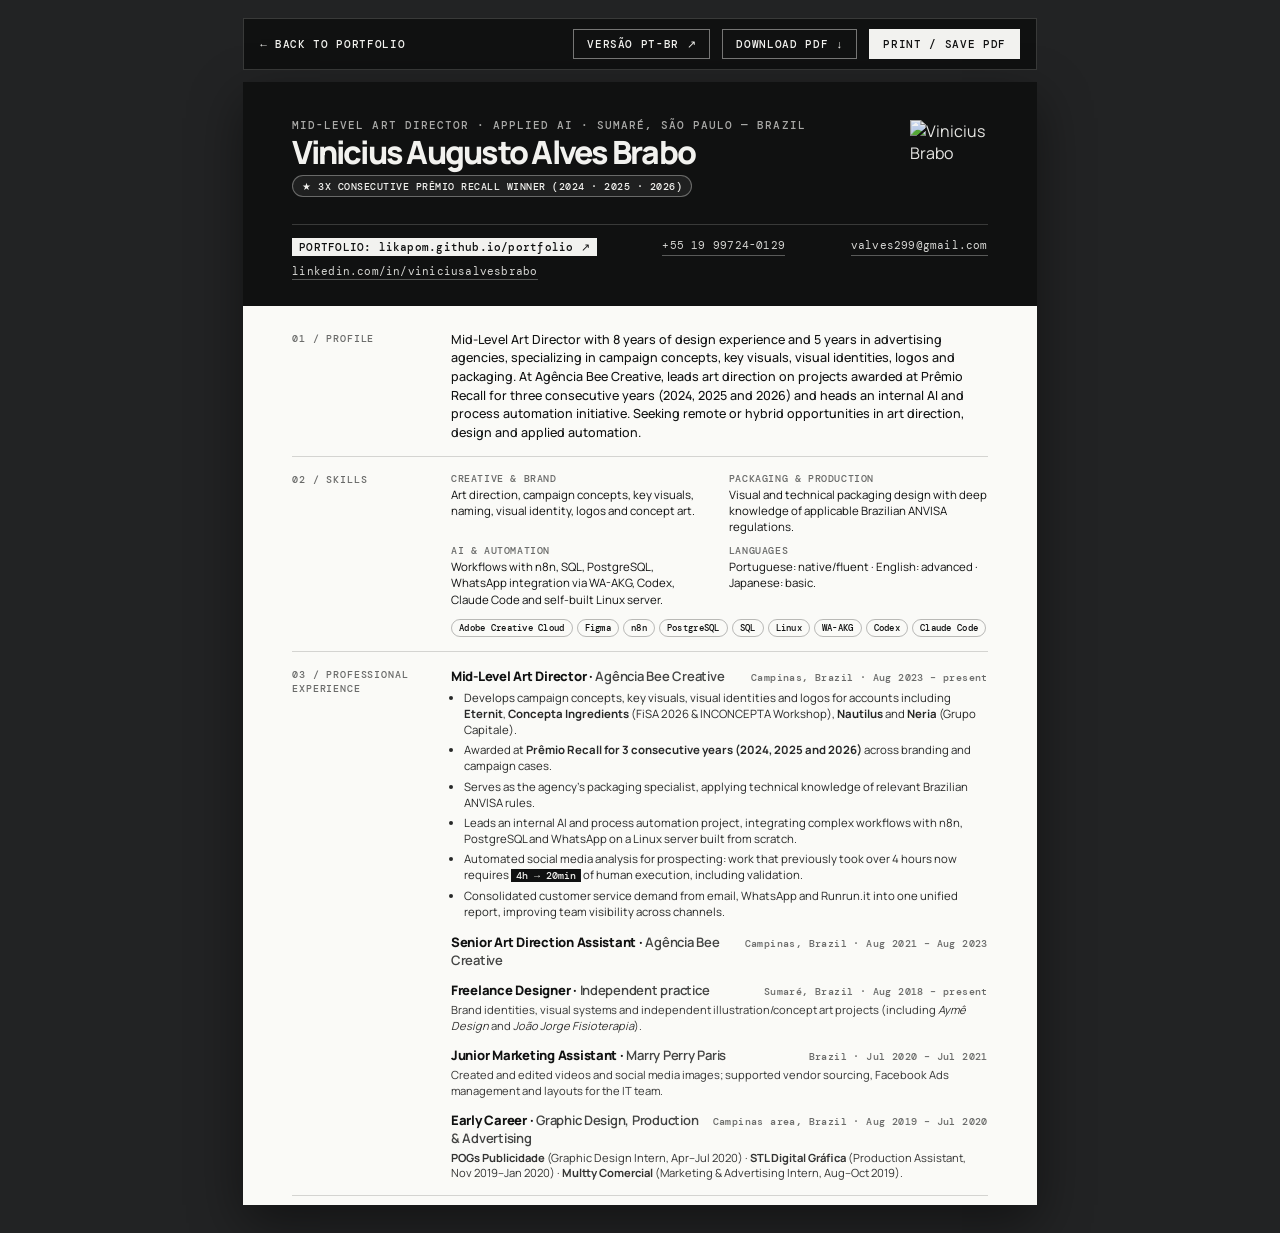
==== cv-vinicius-brabo-en.html @ 3aed5c0b "alpha 0.5" ====
<!doctype html>
<html lang="en">
  <head>
    <meta charset="UTF-8" />
    <meta name="viewport" content="width=device-width, initial-scale=1.0" />
    <title>CV — Vinicius Augusto Alves Brabo (EN)</title>
    <link rel="icon" type="image/png" href="favicon.png" />
    <link rel="preconnect" href="https://fonts.googleapis.com" />
    <link rel="preconnect" href="https://fonts.gstatic.com" crossorigin />
    <link href="https://fonts.googleapis.com/css2?family=DM+Mono:wght@400;500&family=Manrope:wght@400;500;600;700;800&display=swap" rel="stylesheet" />
    <style>
      :root {
        --ink: #101111;
        --cream: #f2f2ef;
        --paper: #fafaf7;
        --gray: #e2e2dd;
        --muted: rgba(16, 17, 17, 0.62);
        --line: rgba(16, 17, 17, 0.16);
      }
      * {
        margin: 0;
        padding: 0;
        box-sizing: border-box;
      }
      @page {
        size: A4 portrait;
        margin: 0;
      }
      html, body {
        background: #222324;
        color: var(--ink);
        font-family: "Manrope", Arial, sans-serif;
        -webkit-print-color-adjust: exact;
        print-color-adjust: exact;
      }
      a {
        color: inherit;
        text-decoration: none;
      }
      .screen-bar {
        max-width: 210mm;
        margin: 18px auto 12px;
        padding: 10px 16px;
        background: var(--ink);
        color: var(--cream);
        display: flex;
        justify-content: space-between;
        align-items: center;
        font: 500 11px "DM Mono", monospace;
        letter-spacing: 0.06em;
        text-transform: uppercase;
        border: 1px solid rgba(242, 242, 239, 0.18);
      }
      .screen-bar-actions {
        display: flex;
        gap: 12px;
        align-items: center;
      }
      .screen-btn {
        padding: 7px 13px;
        border: 1px solid rgba(242, 242, 239, 0.45);
        color: var(--cream);
        background: transparent;
        font: 500 11px "DM Mono", monospace;
        letter-spacing: 0.06em;
        text-transform: uppercase;
        cursor: pointer;
      }
      .screen-btn-primary {
        background: var(--cream);
        color: var(--ink);
        border-color: var(--cream);
      }
      .page {
        width: 210mm;
        height: 297mm;
        margin: 0 auto 28px;
        background: var(--paper);
        display: flex;
        flex-direction: column;
        justify-content: space-between;
        overflow: hidden;
        box-shadow: 0 18px 50px rgba(0, 0, 0, 0.45);
      }
      /* Header Dark Editorial */
      .cv-header {
        background: var(--ink);
        color: var(--cream);
        padding: 9.5mm 13mm 7mm;
      }
      .cv-header-top {
        display: flex;
        justify-content: space-between;
        align-items: flex-start;
        gap: 16px;
      }
      .cv-eyebrow {
        font: 500 8.5pt "DM Mono", monospace;
        letter-spacing: 0.09em;
        text-transform: uppercase;
        color: rgba(242, 242, 239, 0.68);
        margin-bottom: 4px;
      }
      .cv-name {
        font-size: 24pt;
        font-weight: 800;
        letter-spacing: -0.055em;
        line-height: 0.98;
        color: var(--cream);
      }
      .cv-award {
        display: inline-block;
        margin-top: 7px;
        padding: 3.5px 9px;
        border: 1px solid rgba(242, 242, 239, 0.35);
        border-radius: 20px;
        font: 500 7.5pt "DM Mono", monospace;
        letter-spacing: 0.05em;
        text-transform: uppercase;
        color: var(--cream);
        background: rgba(242, 242, 239, 0.07);
      }
      .cv-logo {
        width: 78px;
        height: auto;
        opacity: 0.95;
        margin-top: 2px;
      }
      .cv-contacts {
        margin-top: 7mm;
        padding-top: 3.5mm;
        border-top: 1px solid rgba(242, 242, 239, 0.18);
        display: flex;
        flex-wrap: wrap;
        justify-content: space-between;
        gap: 8px 14px;
        font: 400 8pt "DM Mono", monospace;
        letter-spacing: 0.02em;
        color: rgba(242, 242, 239, 0.88);
      }
      .cv-contacts a {
        border-bottom: 1px solid rgba(242, 242, 239, 0.32);
        padding-bottom: 1px;
      }
      .cv-contacts .portfolio-pill {
        font-weight: 500;
        color: var(--ink);
        background: var(--cream);
        padding: 2px 7px;
        border-bottom: none;
      }

      /* Main Content */
      .cv-body {
        padding: 5.5mm 13mm 4mm;
        flex: 1;
        display: flex;
        flex-direction: column;
        justify-content: space-between;
      }
      .cv-section {
        display: grid;
        grid-template-columns: 36mm 1fr;
        gap: 6mm;
        padding: 3.8mm 0;
        border-bottom: 1px solid var(--line);
      }
      .cv-section:first-child {
        padding-top: 1mm;
      }
      .cv-section:last-child {
        border-bottom: none;
        padding-bottom: 0;
      }
      .cv-label {
        font: 500 7.8pt/1.35 "DM Mono", monospace;
        letter-spacing: 0.08em;
        text-transform: uppercase;
        color: var(--muted);
        padding-top: 1.5px;
      }
      .cv-profile-text {
        font-size: 9.4pt;
        line-height: 1.48;
        color: var(--ink);
        font-weight: 500;
      }

      /* Skills Grid */
      .skills-grid {
        display: grid;
        grid-template-columns: 1fr 1fr;
        gap: 2.5mm 5mm;
      }
      .skill-box h3 {
        font: 500 7.5pt "DM Mono", monospace;
        letter-spacing: 0.06em;
        text-transform: uppercase;
        color: var(--muted);
        margin-bottom: 2px;
      }
      .skill-box p {
        font-size: 8.6pt;
        line-height: 1.4;
        color: var(--ink);
      }
      .toolbelt {
        margin-top: 3mm;
        display: flex;
        flex-wrap: wrap;
        gap: 4px;
      }
      .toolbelt span {
        border: 1px solid rgba(16, 17, 17, 0.28);
        padding: 2px 7px;
        border-radius: 20px;
        font: 500 7pt "DM Mono", monospace;
        letter-spacing: 0.03em;
      }

      /* Experience */
      .exp-list {
        display: flex;
        flex-direction: column;
        gap: 3.4mm;
      }
      .exp-item-head {
        display: flex;
        justify-content: space-between;
        align-items: baseline;
        gap: 8px;
      }
      .exp-role {
        font-size: 9.8pt;
        font-weight: 800;
        letter-spacing: -0.02em;
      }
      .exp-org {
        font-weight: 600;
        color: rgba(16, 17, 17, 0.78);
      }
      .exp-meta {
        font: 500 7.5pt "DM Mono", monospace;
        letter-spacing: 0.04em;
        color: var(--muted);
        white-space: nowrap;
      }
      .exp-bullets {
        margin-top: 1.4mm;
        padding-left: 13px;
        font-size: 8.55pt;
        line-height: 1.41;
        color: rgba(16, 17, 17, 0.9);
      }
      .exp-bullets li {
        margin-bottom: 1.1mm;
      }
      .exp-bullets li:last-child {
        margin-bottom: 0;
      }
      .exp-compact-desc {
        margin-top: 0.8mm;
        font-size: 8.4pt;
        line-height: 1.38;
        color: rgba(16, 17, 17, 0.85);
      }
      .metric-inline {
        display: inline-block;
        background: var(--ink);
        color: var(--cream);
        padding: 0 5px;
        font: 500 7.6pt "DM Mono", monospace;
      }

      /* Education & Credentials */
      .edu-grid {
        display: grid;
        grid-template-columns: 1fr 1fr;
        gap: 3mm 6mm;
      }
      .edu-item h3 {
        font-size: 9pt;
        font-weight: 700;
        letter-spacing: -0.01em;
      }
      .edu-item p {
        font-size: 8.4pt;
        line-height: 1.38;
        color: rgba(16, 17, 17, 0.82);
      }
      .edu-date {
        font: 500 7.4pt "DM Mono", monospace;
        color: var(--muted);
      }
      .cert-line {
        margin-top: 2.5mm;
        padding-top: 2mm;
        border-top: 1px dashed var(--line);
        font-size: 8.1pt;
        line-height: 1.38;
        color: rgba(16, 17, 17, 0.82);
      }
      .cert-line strong {
        font: 500 7.4pt "DM Mono", monospace;
        text-transform: uppercase;
        letter-spacing: 0.05em;
        color: var(--muted);
        margin-right: 4px;
      }

      /* Footer */
      .cv-footer {
        background: var(--ink);
        color: var(--cream);
        padding: 2.8mm 13mm;
        display: flex;
        justify-content: space-between;
        align-items: center;
        font: 500 7.2pt "DM Mono", monospace;
        letter-spacing: 0.06em;
        text-transform: uppercase;
      }
      .cv-footer a {
        color: var(--cream);
        border-bottom: 1px solid rgba(242, 242, 239, 0.4);
      }

      @media print {
        html, body {
          background: var(--paper);
        }
        .screen-bar {
          display: none !important;
        }
        .page {
          margin: 0;
          box-shadow: none;
          width: 210mm;
          height: 297mm;
        }
      }
    </style>
  </head>
  <body>
    <div class="screen-bar">
      <a href="index.html#sobre">← Back to portfolio</a>
      <div class="screen-bar-actions">
        <a class="screen-btn" href="cv-vinicius-brabo-pt.html">Versão PT-BR ↗</a>
        <a class="screen-btn" href="assets/cv/cv-vinicius-brabo-en.pdf" download>Download PDF ↓</a>
        <button class="screen-btn screen-btn-primary" onclick="window.print()">Print / Save PDF</button>
      </div>
    </div>

    <main class="page">
      <header class="cv-header">
        <div class="cv-header-top">
          <div>
            <p class="cv-eyebrow">Mid-Level Art Director · Applied AI · Sumaré, São Paulo — Brazil</p>
            <h1 class="cv-name">Vinicius Augusto Alves Brabo</h1>
            <a class="cv-award" href="https://premiorecall.com" target="_blank" rel="noopener noreferrer">
              ★ 3x Consecutive Prêmio Recall Winner (2024 · 2025 · 2026)
            </a>
          </div>
          <img class="cv-logo" src="assets/brand/logo-white.svg" alt="Vinicius Brabo" />
        </div>
        <div class="cv-contacts">
          <a class="portfolio-pill" href="https://likapom.github.io/portfolio/#inicio" target="_blank" rel="noopener noreferrer">
            PORTFOLIO: likapom.github.io/portfolio ↗
          </a>
          <a href="https://web.whatsapp.com/send?phone=5519997240129" target="_blank" rel="noopener noreferrer">+55 19 99724-0129</a>
          <a href="mailto:valves299@gmail.com">valves299@gmail.com</a>
          <a href="https://www.linkedin.com/in/viniciusalvesbrabo" target="_blank" rel="noopener noreferrer">linkedin.com/in/viniciusalvesbrabo</a>
        </div>
      </header>

      <div class="cv-body">
        <!-- 01 / PROFILE -->
        <section class="cv-section">
          <div class="cv-label">01 / Profile</div>
          <div>
            <p class="cv-profile-text">
              Mid-Level Art Director with 8 years of design experience and 5 years in advertising agencies, specializing in campaign concepts, key visuals, visual identities, logos and packaging. At Agência Bee Creative, leads art direction on projects awarded at Prêmio Recall for three consecutive years (2024, 2025 and 2026) and heads an internal AI and process automation initiative. Seeking remote or hybrid opportunities in art direction, design and applied automation.
            </p>
          </div>
        </section>

        <!-- 02 / SKILLS -->
        <section class="cv-section">
          <div class="cv-label">02 / Skills</div>
          <div>
            <div class="skills-grid">
              <div class="skill-box">
                <h3>Creative &amp; Brand</h3>
                <p>Art direction, campaign concepts, key visuals, naming, visual identity, logos and concept art.</p>
              </div>
              <div class="skill-box">
                <h3>Packaging &amp; Production</h3>
                <p>Visual and technical packaging design with deep knowledge of applicable Brazilian ANVISA regulations.</p>
              </div>
              <div class="skill-box">
                <h3>AI &amp; Automation</h3>
                <p>Workflows with n8n, SQL, PostgreSQL, WhatsApp integration via WA-AKG, Codex, Claude Code and self-built Linux server.</p>
              </div>
              <div class="skill-box">
                <h3>Languages</h3>
                <p>Portuguese: native/fluent · English: advanced · Japanese: basic.</p>
              </div>
            </div>
            <div class="toolbelt">
              <span>Adobe Creative Cloud</span><span>Figma</span><span>n8n</span><span>PostgreSQL</span><span>SQL</span><span>Linux</span><span>WA-AKG</span><span>Codex</span><span>Claude Code</span>
            </div>
          </div>
        </section>

        <!-- 03 / PROFESSIONAL EXPERIENCE -->
        <section class="cv-section">
          <div class="cv-label">03 / Professional<br />Experience</div>
          <div class="exp-list">
            <article>
              <div class="exp-item-head">
                <div class="exp-role">Mid-Level Art Director · <span class="exp-org">Agência Bee Creative</span></div>
                <span class="exp-meta">Campinas, Brazil · Aug 2023 – present</span>
              </div>
              <ul class="exp-bullets">
                <li>Develops campaign concepts, key visuals, visual identities and logos for accounts including <strong>Eternit</strong>, <strong>Concepta Ingredients</strong> (FiSA 2026 &amp; INCONCEPTA Workshop), <strong>Nautilus</strong> and <strong>Neria</strong> (Grupo Capitale).</li>
                <li>Awarded at <strong>Prêmio Recall for 3 consecutive years (2024, 2025 and 2026)</strong> across branding and campaign cases.</li>
                <li>Serves as the agency's packaging specialist, applying technical knowledge of relevant Brazilian ANVISA rules.</li>
                <li>Leads an internal AI and process automation project, integrating complex workflows with n8n, PostgreSQL and WhatsApp on a Linux server built from scratch.</li>
                <li>Automated social media analysis for prospecting: work that previously took over 4 hours now requires <span class="metric-inline">4h → 20min</span> of human execution, including validation.</li>
                <li>Consolidated customer service demand from email, WhatsApp and Runrun.it into one unified report, improving team visibility across channels.</li>
              </ul>
            </article>

            <article>
              <div class="exp-item-head">
                <div class="exp-role">Senior Art Direction Assistant · <span class="exp-org">Agência Bee Creative</span></div>
                <span class="exp-meta">Campinas, Brazil · Aug 2021 – Aug 2023</span>
              </div>
            </article>

            <article>
              <div class="exp-item-head">
                <div class="exp-role">Freelance Designer · <span class="exp-org">Independent practice</span></div>
                <span class="exp-meta">Sumaré, Brazil · Aug 2018 – present</span>
              </div>
              <p class="exp-compact-desc">Brand identities, visual systems and independent illustration/concept art projects (including <em>Aymê Design</em> and <em>João Jorge Fisioterapia</em>).</p>
            </article>

            <article>
              <div class="exp-item-head">
                <div class="exp-role">Junior Marketing Assistant · <span class="exp-org">Marry Perry Paris</span></div>
                <span class="exp-meta">Brazil · Jul 2020 – Jul 2021</span>
              </div>
              <p class="exp-compact-desc">Created and edited videos and social media images; supported vendor sourcing, Facebook Ads management and layouts for the IT team.</p>
            </article>

            <article>
              <div class="exp-item-head">
                <div class="exp-role">Early Career · <span class="exp-org">Graphic Design, Production &amp; Advertising</span></div>
                <span class="exp-meta">Campinas area, Brazil · Aug 2019 – Jul 2020</span>
              </div>
              <p class="exp-compact-desc"><strong>POGs Publicidade</strong> (Graphic Design Intern, Apr–Jul 2020) · <strong>STL Digital Gráfica</strong> (Production Assistant, Nov 2019–Jan 2020) · <strong>Multty Comercial</strong> (Marketing &amp; Advertising Intern, Aug–Oct 2019).</p>
            </article>
          </div>
        </section>

        <!-- 04 / EDUCATION -->
        <section class="cv-section">
          <div class="cv-label">04 / Education &amp;<br />Certifications</div>
          <div>
            <div class="edu-grid">
              <div class="edu-item">
                <h3>Bachelor's Degree in Advertising</h3>
                <p>Anhanguera Educacional · <span class="edu-date">2018 – 2022</span></p>
              </div>
              <div class="edu-item">
                <h3>Technical Diploma in Information Technology</h3>
                <p>ETEC · <span class="edu-date">2013 – 2015</span></p>
              </div>
            </div>
            <p class="cert-line">
              <strong>Certifications:</strong> Principles of Conceptualization &amp; Branding · Photoshop Compositing &amp; Retouching · Facebook Ads · People Management · Team Leadership.
            </p>
          </div>
        </section>
      </div>

      <footer class="cv-footer">
        <span>Vinicius Augusto Alves Brabo</span>
        <a href="https://likapom.github.io/portfolio/#inicio" target="_blank" rel="noopener noreferrer">likapom.github.io/portfolio/#inicio</a>
        <span>2026</span>
      </footer>
    </main>
  </body>
</html>
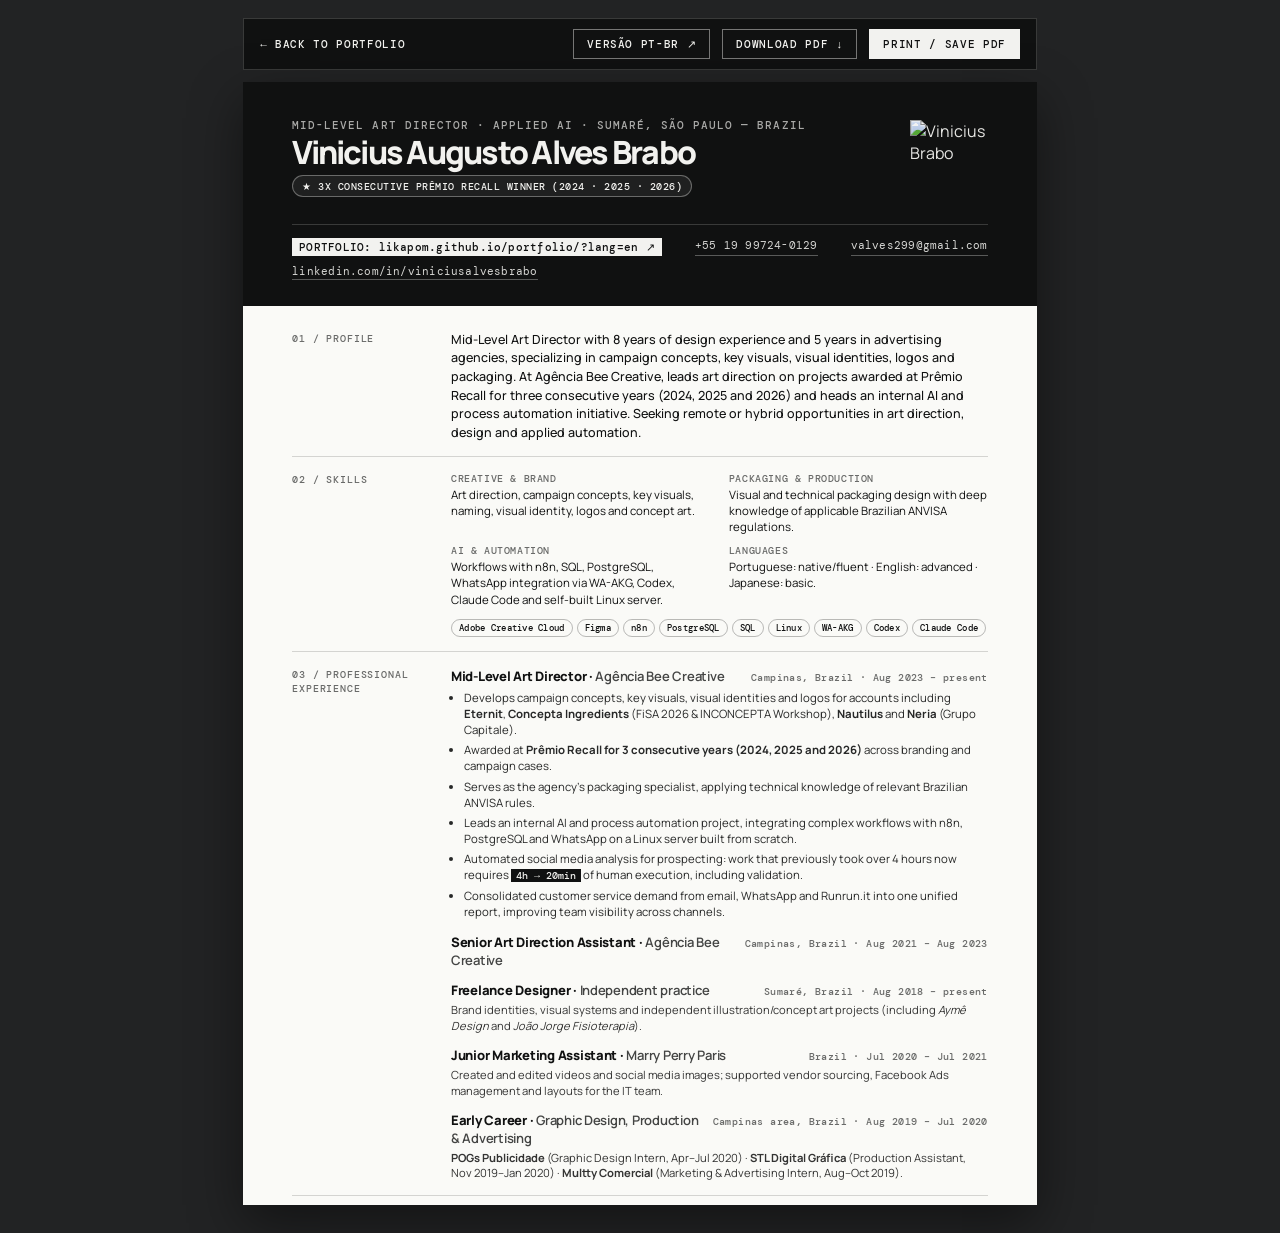
==== commit 5e463684: "Update cv-vinicius-brabo-en.html" ====
--- a/cv-vinicius-brabo-en.html
+++ b/cv-vinicius-brabo-en.html
@@ -343,7 +343,7 @@
   </head>
   <body>
     <div class="screen-bar">
-      <a href="index.html#sobre">← Back to portfolio</a>
+      <a href="index.html?lang=en#sobre">← Back to portfolio</a>
       <div class="screen-bar-actions">
         <a class="screen-btn" href="cv-vinicius-brabo-pt.html">Versão PT-BR ↗</a>
         <a class="screen-btn" href="assets/cv/cv-vinicius-brabo-en.pdf" download>Download PDF ↓</a>
@@ -364,8 +364,8 @@
           <img class="cv-logo" src="assets/brand/logo-white.svg" alt="Vinicius Brabo" />
         </div>
         <div class="cv-contacts">
-          <a class="portfolio-pill" href="https://likapom.github.io/portfolio/#inicio" target="_blank" rel="noopener noreferrer">
-            PORTFOLIO: likapom.github.io/portfolio ↗
+          <a class="portfolio-pill" href="https://likapom.github.io/portfolio/?lang=en" target="_blank" rel="noopener noreferrer">
+            PORTFOLIO: likapom.github.io/portfolio/?lang=en ↗
           </a>
           <a href="https://web.whatsapp.com/send?phone=5519997240129" target="_blank" rel="noopener noreferrer">+55 19 99724-0129</a>
           <a href="mailto:valves299@gmail.com">valves299@gmail.com</a>
@@ -487,7 +487,7 @@
 
       <footer class="cv-footer">
         <span>Vinicius Augusto Alves Brabo</span>
-        <a href="https://likapom.github.io/portfolio/#inicio" target="_blank" rel="noopener noreferrer">likapom.github.io/portfolio/#inicio</a>
+        <a href="https://likapom.github.io/portfolio/?lang=en" target="_blank" rel="noopener noreferrer">likapom.github.io/portfolio/?lang=en</a>
         <span>2026</span>
       </footer>
     </main>
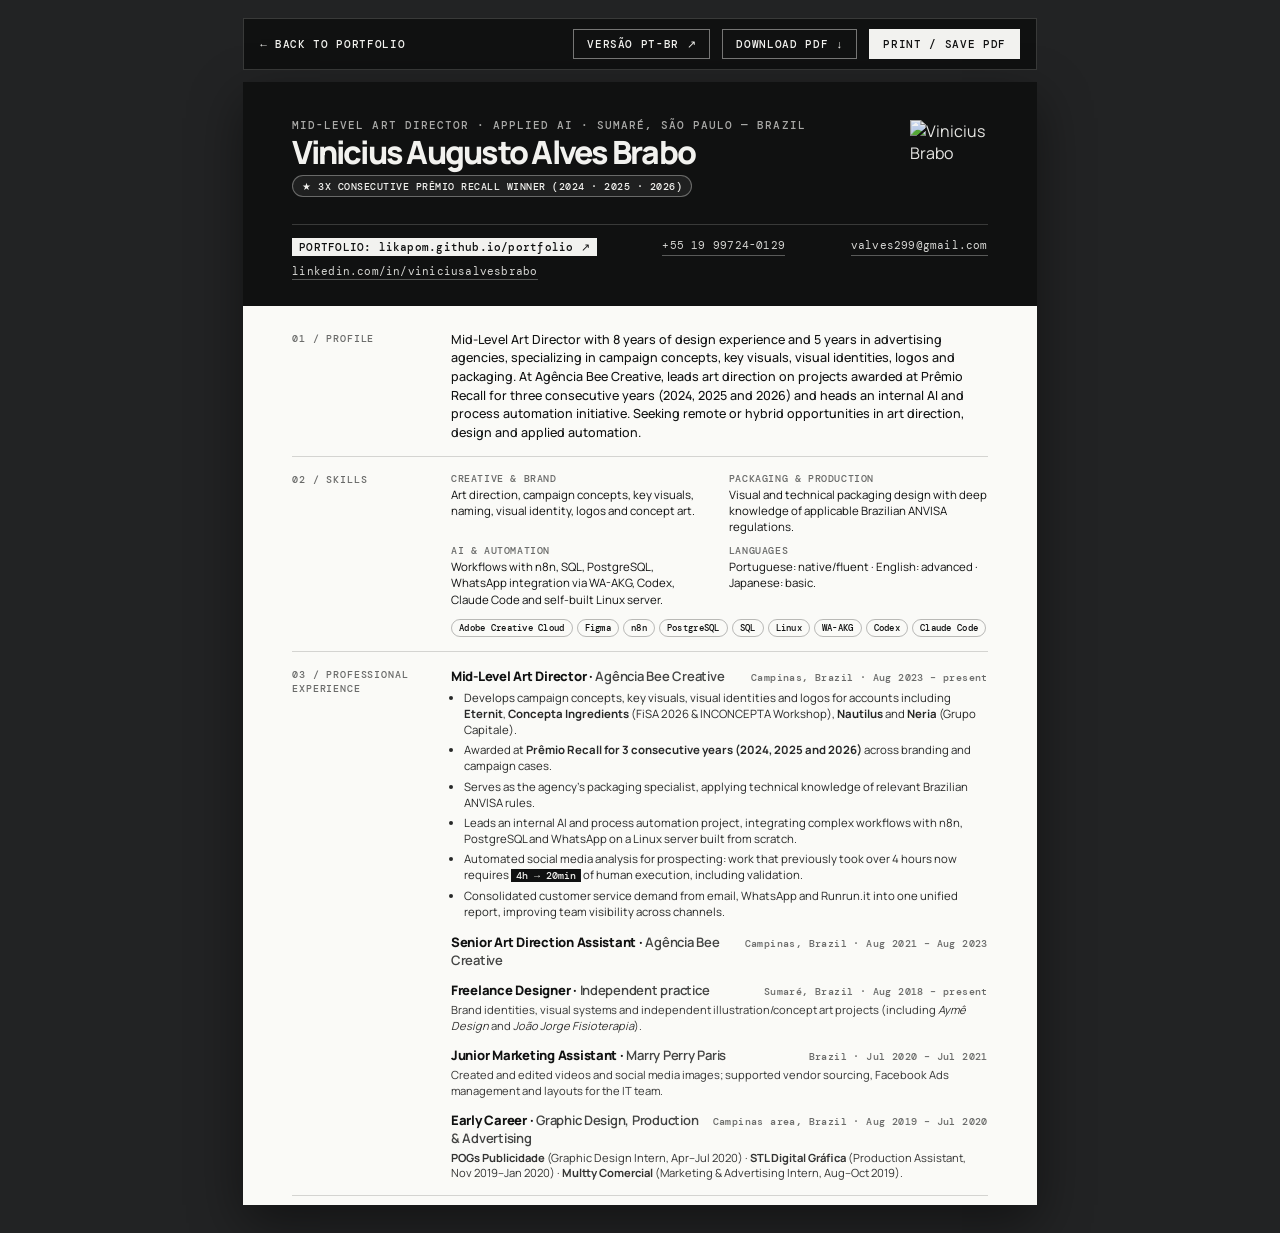
==== commit b1e913a9: "Fix English CV 1-page layout and portfolio/?lang=en link" ====
--- a/cv-vinicius-brabo-en.html
+++ b/cv-vinicius-brabo-en.html
@@ -1,6 +1,15 @@
 <!doctype html>
 <html lang="en">
   <head>
+    <!-- Google tag (gtag.js) -->
+    <script async src="https://www.googletagmanager.com/gtag/js?id=G-EHXZVHHYEP"></script>
+    <script>
+      window.dataLayer = window.dataLayer || [];
+      function gtag(){dataLayer.push(arguments);}
+      gtag('js', new Date());
+
+      gtag('config', 'G-EHXZVHHYEP');
+    </script>
     <meta charset="UTF-8" />
     <meta name="viewport" content="width=device-width, initial-scale=1.0" />
     <title>CV — Vinicius Augusto Alves Brabo (EN)</title>
@@ -365,7 +374,7 @@
         </div>
         <div class="cv-contacts">
           <a class="portfolio-pill" href="https://likapom.github.io/portfolio/?lang=en" target="_blank" rel="noopener noreferrer">
-            PORTFOLIO: likapom.github.io/portfolio/?lang=en ↗
+            PORTFOLIO: likapom.github.io/portfolio ↗
           </a>
           <a href="https://web.whatsapp.com/send?phone=5519997240129" target="_blank" rel="noopener noreferrer">+55 19 99724-0129</a>
           <a href="mailto:valves299@gmail.com">valves299@gmail.com</a>
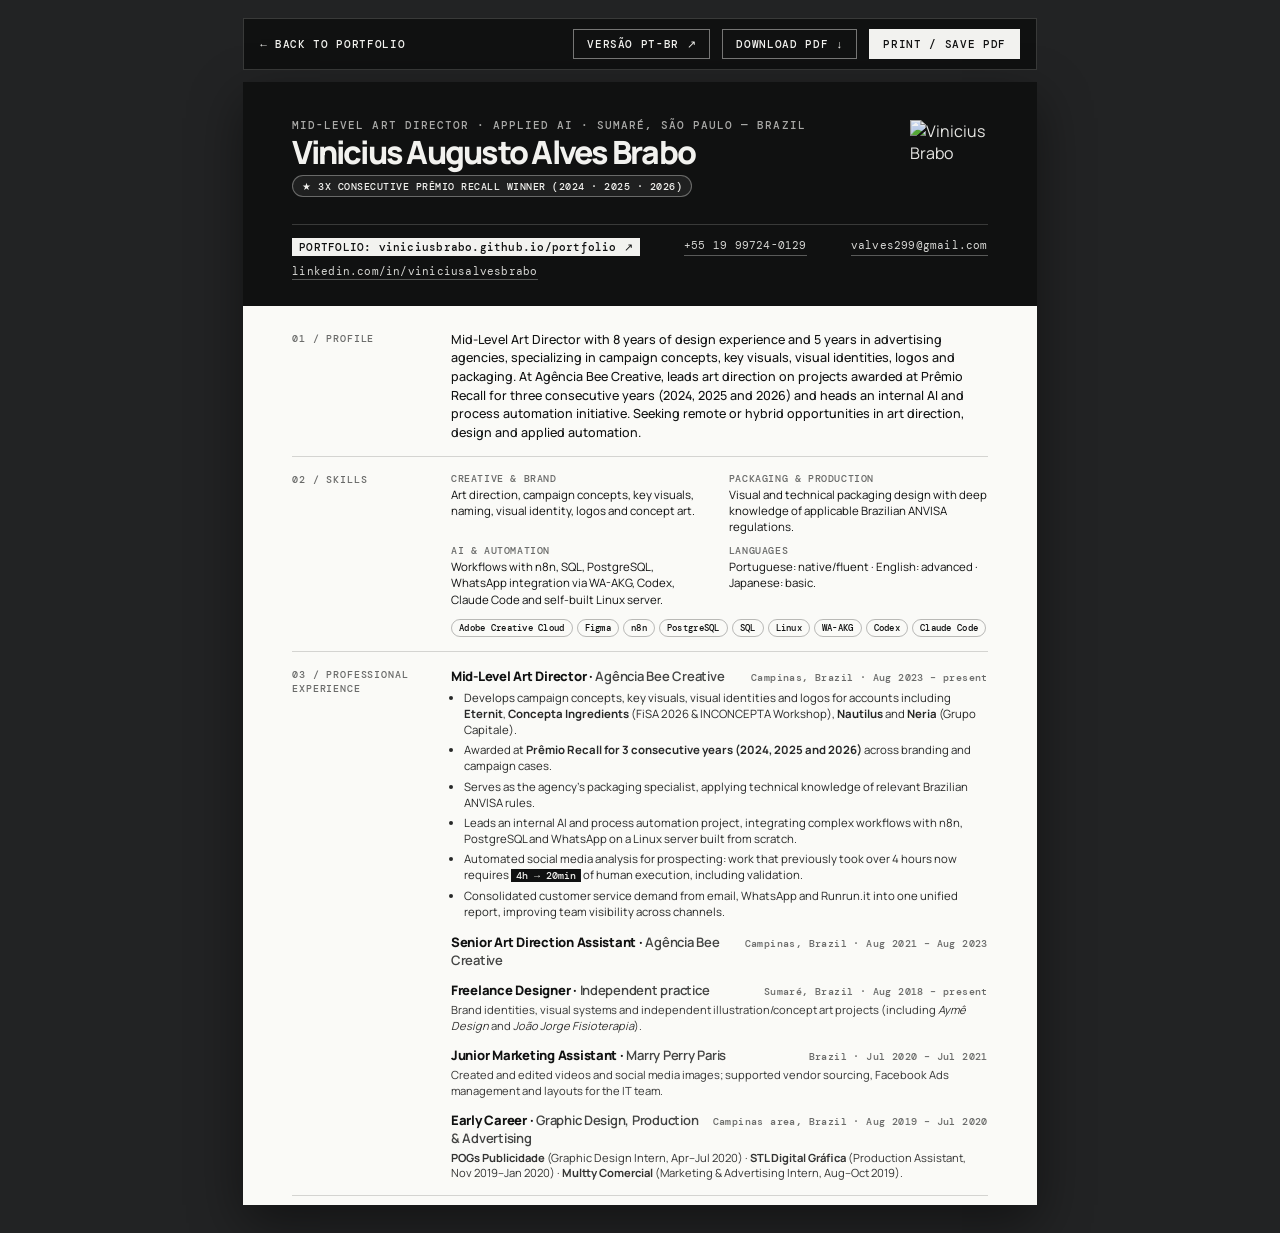
==== commit a2a80c76: "alpha 0.7" ====
--- a/cv-vinicius-brabo-en.html
+++ b/cv-vinicius-brabo-en.html
@@ -373,8 +373,8 @@
           <img class="cv-logo" src="assets/brand/logo-white.svg" alt="Vinicius Brabo" />
         </div>
         <div class="cv-contacts">
-          <a class="portfolio-pill" href="https://likapom.github.io/portfolio/?lang=en" target="_blank" rel="noopener noreferrer">
-            PORTFOLIO: likapom.github.io/portfolio ↗
+          <a class="portfolio-pill" href="https://viniciusbrabo.github.io/portfolio/?lang=en" target="_blank" rel="noopener noreferrer">
+            PORTFOLIO: viniciusbrabo.github.io/portfolio ↗
           </a>
           <a href="https://web.whatsapp.com/send?phone=5519997240129" target="_blank" rel="noopener noreferrer">+55 19 99724-0129</a>
           <a href="mailto:valves299@gmail.com">valves299@gmail.com</a>
@@ -496,7 +496,7 @@
 
       <footer class="cv-footer">
         <span>Vinicius Augusto Alves Brabo</span>
-        <a href="https://likapom.github.io/portfolio/?lang=en" target="_blank" rel="noopener noreferrer">likapom.github.io/portfolio/?lang=en</a>
+        <a href="https://viniciusbrabo.github.io/portfolio/?lang=en" target="_blank" rel="noopener noreferrer">viniciusbrabo.github.io/portfolio/?lang=en</a>
         <span>2026</span>
       </footer>
     </main>
